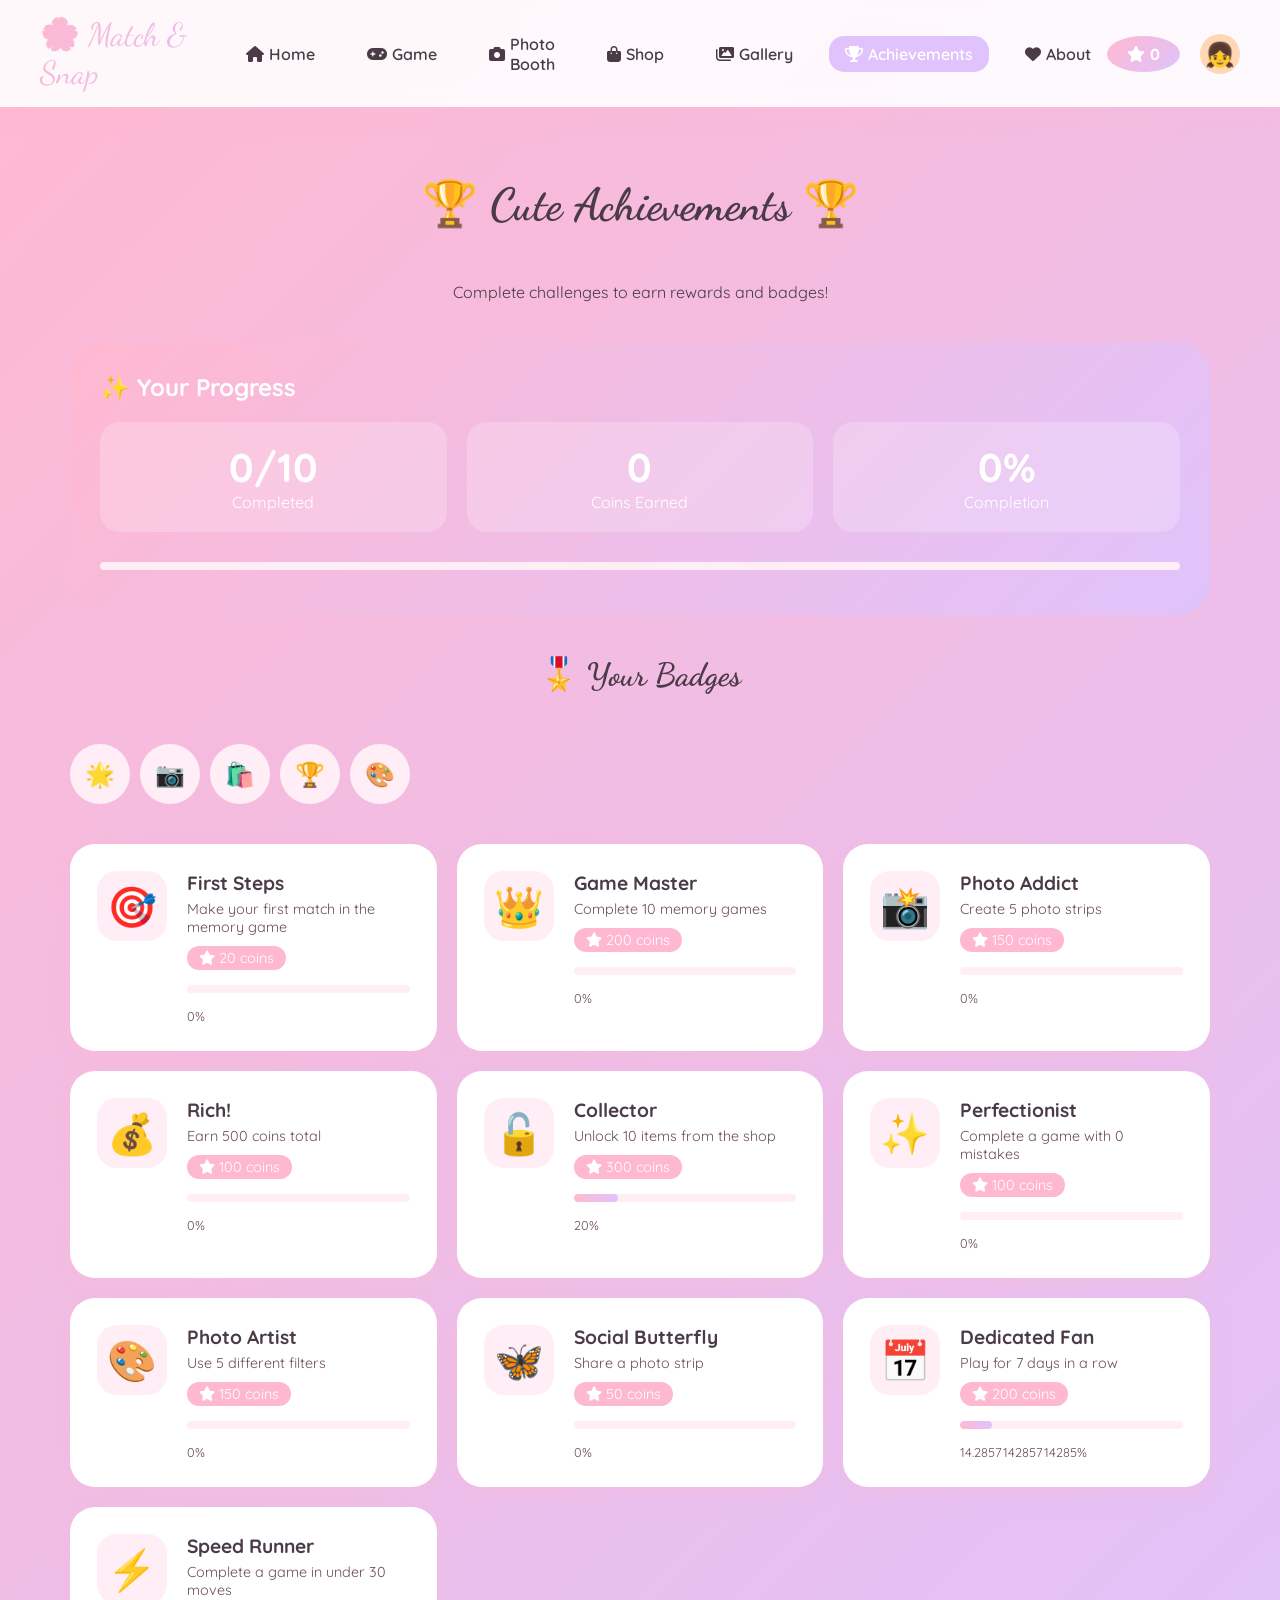
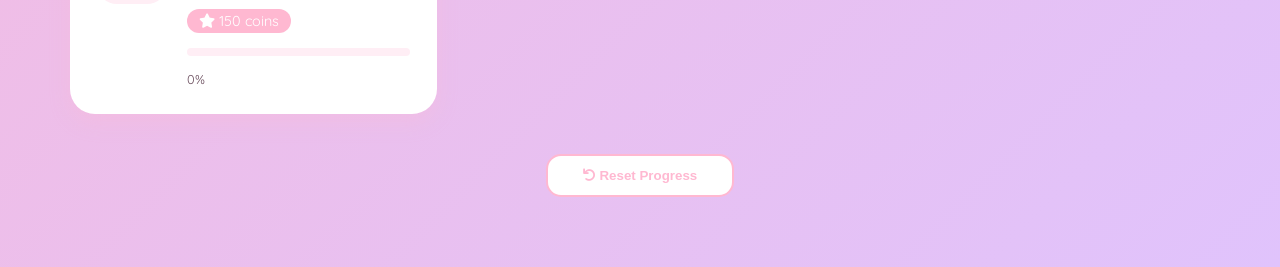
==== achievements.html @ 36c67d0c "Add files via upload" ====
<!DOCTYPE html>
<html lang="en">
<head>
    <meta charset="UTF-8">
    <meta name="viewport" content="width=device-width, initial-scale=1.0">
    <title>🌸 Match & Snap - Achievements</title>
    
    <!-- Fonts -->
    <link href="https://fonts.googleapis.com/css2?family=Quicksand:wght@400;600;700&family=Dancing+Script:wght@700&display=swap" rel="stylesheet">
    
    <!-- Font Awesome -->
    <link rel="stylesheet" href="https://cdnjs.cloudflare.com/ajax/libs/font-awesome/6.0.0/css/all.min.css">
    
    <!-- Main CSS -->
    <link rel="stylesheet" href="css/style.css">
    
    <style>
        .achievements-container {
            max-width: 1200px;
            margin: 40px auto;
            padding: 30px;
        }
        
        .achievements-header {
            text-align: center;
            margin-bottom: 40px;
        }
        
        .progress-overview {
            background: linear-gradient(135deg, #ffb8d1, #e0c3fc);
            padding: 30px;
            border-radius: 35px;
            color: white;
            margin-bottom: 40px;
        }
        
        .progress-stats {
            display: grid;
            grid-template-columns: repeat(3, 1fr);
            gap: 20px;
            text-align: center;
        }
        
        .progress-stat {
            background: rgba(255, 255, 255, 0.2);
            padding: 20px;
            border-radius: 20px;
        }
        
        .stat-value {
            font-size: 2.5em;
            font-weight: bold;
        }
        
        .achievements-grid {
            display: grid;
            grid-template-columns: repeat(auto-fill, minmax(300px, 1fr));
            gap: 20px;
            margin: 30px 0;
        }
        
        .achievement-card {
            background: white;
            padding: 25px;
            border-radius: 25px;
            display: flex;
            gap: 20px;
            transition: all 0.3s ease;
            border: 2px solid transparent;
            box-shadow: 0 8px 20px rgba(255, 184, 209, 0.3);
        }
        
        .achievement-card:hover {
            transform: translateX(10px);
            border-color: #ffb8d1;
        }
        
        .achievement-card.unlocked {
            background: linear-gradient(135deg, #a8e6cf, #d4edda);
        }
        
        .achievement-icon {
            font-size: 2.5em;
            min-width: 70px;
            height: 70px;
            background: #ffeef5;
            border-radius: 20px;
            display: flex;
            align-items: center;
            justify-content: center;
        }
        
        .achievement-info {
            flex: 1;
        }
        
        .achievement-name {
            font-size: 1.2em;
            font-weight: bold;
            margin-bottom: 5px;
        }
        
        .achievement-desc {
            color: #6b4e5e;
            font-size: 0.9em;
            margin-bottom: 10px;
        }
        
        .achievement-reward {
            display: inline-block;
            background: #ffb8d1;
            color: white;
            padding: 3px 12px;
            border-radius: 15px;
            font-size: 0.9em;
        }
        
        .progress-bar {
            width: 100%;
            height: 8px;
            background: #ffeef5;
            border-radius: 4px;
            margin: 15px 0;
            overflow: hidden;
        }
        
        .progress-fill {
            height: 100%;
            background: linear-gradient(90deg, #ffb8d1, #e0c3fc);
            border-radius: 4px;
            transition: width 0.3s ease;
        }
        
        .badge-container {
            display: flex;
            gap: 10px;
            flex-wrap: wrap;
            margin: 20px 0;
        }
        
        .badge {
            width: 60px;
            height: 60px;
            background: #ffeef5;
            border-radius: 50%;
            display: flex;
            align-items: center;
            justify-content: center;
            font-size: 1.5em;
            transition: all 0.3s ease;
        }
        
        .badge.unlocked {
            background: linear-gradient(135deg, #ffb8d1, #e0c3fc);
            color: white;
            animation: badgePulse 2s infinite;
        }
        
        @keyframes badgePulse {
            0%, 100% { transform: scale(1); }
            50% { transform: scale(1.1); }
        }
    </style>
</head>
<body>
    <!-- Navigation Bar -->
    <nav class="navbar">
        <div class="logo">
            <span class="logo-text">🌸 Match & Snap</span>
        </div>
        
        <div class="nav-links">
            <a href="index.html" class="nav-link"><i class="fas fa-home"></i> Home</a>
            <a href="game.html" class="nav-link"><i class="fas fa-gamepad"></i> Game</a>
            <a href="photobooth.html" class="nav-link"><i class="fas fa-camera"></i> Photo Booth</a>
            <a href="shop.html" class="nav-link"><i class="fas fa-shopping-bag"></i> Shop</a>
            <a href="gallery.html" class="nav-link"><i class="fas fa-images"></i> Gallery</a>
            <a href="achievements.html" class="nav-link active"><i class="fas fa-trophy"></i> Achievements</a>
            <a href="about.html" class="nav-link"><i class="fas fa-heart"></i> About</a>
        </div>
        
        <div class="user-section">
            <div class="coin-display">
                <i class="fas fa-star"></i>
                <span id="coin-counter">0</span>
            </div>
            <div class="avatar" id="avatar-display">
                👧
            </div>
        </div>
    </nav>

    <!-- Achievements Container -->
    <div class="achievements-container">
        <div class="achievements-header">
            <h1 class="section-title">🏆 Cute Achievements 🏆</h1>
            <p>Complete challenges to earn rewards and badges!</p>
        </div>

        <!-- Progress Overview -->
        <div class="progress-overview">
            <h2 style="margin-bottom: 20px;">✨ Your Progress</h2>
            <div class="progress-stats">
                <div class="progress-stat">
                    <div class="stat-value" id="achievements-completed">0</div>
                    <div>Completed</div>
                </div>
                <div class="progress-stat">
                    <div class="stat-value" id="total-rewards">0</div>
                    <div>Coins Earned</div>
                </div>
                <div class="progress-stat">
                    <div class="stat-value" id="completion-rate">0%</div>
                    <div>Completion</div>
                </div>
            </div>
            <div class="progress-bar" style="margin-top: 30px;">
                <div class="progress-fill" id="overall-progress" style="width: 0%;"></div>
            </div>
        </div>

        <!-- Badges Collection -->
        <div style="margin: 40px 0;">
            <h2 class="section-title" style="font-size: 2em;">🎖️ Your Badges</h2>
            <div class="badge-container" id="badge-container">
                <!-- Will be populated by JavaScript -->
            </div>
        </div>

        <!-- Achievements Grid -->
        <div id="achievements-grid" class="achievements-grid">
            <!-- Will be populated by JavaScript -->
        </div>

        <!-- Reset Progress Button -->
        <div style="text-align: center; margin-top: 40px;">
            <button class="btn btn-secondary" onclick="resetAchievements()">
                <i class="fas fa-undo"></i> Reset Progress
            </button>
        </div>
    </div>

    <!-- Toast Container -->
    <div class="toast-container" id="toast-container"></div>

    <!-- Scripts -->
    <script src="js/main.js"></script>
    <script src="js/achievements.js"></script>
</body>
</html>
---- css/style.css ----
/* ========== CSS VARIABLES - Girly Hirono Edition ========== */
:root {
    --primary-pink: #ffb8d1;
    --primary-lavender: #e0c3fc;
    --primary-mint: #b4f0e7;
    --primary-peach: #ffd7b5;
    --accent-gold: #ffd966;
    --accent-rose: #f9bec7;
    --text-dark: #4a3b47;
    --text-soft: #6b4e5e;
    --bg-light: #fff9fb;
    --bg-soft: #ffeef5;
    --bg-gradient: linear-gradient(135deg, #ffb8d1, #e0c3fc);
    --shadow-soft: 0 8px 20px rgba(255, 184, 209, 0.3);
    --shadow-medium: 0 12px 30px rgba(224, 195, 252, 0.4);
    --border-radius-small: 15px;
    --border-radius-medium: 25px;
    --border-radius-large: 35px;
    --border-radius-circle: 50%;
}

/* Dark Theme */
[data-theme="dark"] {
    --primary-pink: #b38096;
    --primary-lavender: #9b89b5;
    --primary-mint: #7fa8a0;
    --primary-peach: #b3927a;
    --text-dark: #f0e0e8;
    --text-soft: #d4c0cb;
    --bg-light: #2a2328;
    --bg-soft: #3a2f36;
    --bg-gradient: linear-gradient(135deg, #4a3b47, #2a2328);
}

/* ========== RESET & BASE ========== */
* {
    margin: 0;
    padding: 0;
    box-sizing: border-box;
}

body {
    font-family: 'Quicksand', 'Poppins', sans-serif;
    background: var(--bg-gradient);
    min-height: 100vh;
    color: var(--text-dark);
    transition: all 0.3s ease;
}

/* ========== NAVIGATION BAR ========== */
.navbar {
    background: rgba(255, 255, 255, 0.9);
    backdrop-filter: blur(10px);
    padding: 15px 40px;
    display: flex;
    justify-content: space-between;
    align-items: center;
    box-shadow: var(--shadow-soft);
    position: sticky;
    top: 0;
    z-index: 1000;
}

.logo {
    display: flex;
    align-items: center;
    gap: 10px;
}

.logo-text {
    font-family: 'Dancing Script', cursive;
    font-size: 2em;
    background: linear-gradient(135deg, var(--primary-pink), var(--primary-lavender));
    -webkit-background-clip: text;
    -webkit-text-fill-color: transparent;
}

.nav-links {
    display: flex;
    gap: 20px;
    align-items: center;
}

.nav-link {
    text-decoration: none;
    color: var(--text-dark);
    font-weight: 600;
    padding: 8px 16px;
    border-radius: var(--border-radius-small);
    transition: all 0.3s ease;
    display: flex;
    align-items: center;
    gap: 5px;
}

.nav-link:hover {
    background: var(--primary-pink);
    color: white;
    transform: translateY(-2px);
}

.nav-link.active {
    background: var(--primary-lavender);
    color: white;
}

.user-section {
    display: flex;
    align-items: center;
    gap: 20px;
}

.coin-display {
    background: linear-gradient(135deg, var(--primary-pink), var(--primary-lavender));
    padding: 8px 20px;
    border-radius: var(--border-radius-circle);
    color: white;
    font-weight: bold;
    display: flex;
    align-items: center;
    gap: 5px;
}

.avatar {
    width: 40px;
    height: 40px;
    background: var(--primary-peach);
    border-radius: var(--border-radius-circle);
    display: flex;
    align-items: center;
    justify-content: center;
    font-size: 1.5em;
    cursor: pointer;
}

/* ========== HERO SECTION ========== */
.hero {
    min-height: 80vh;
    display: flex;
    align-items: center;
    justify-content: space-between;
    padding: 50px;
    background: var(--bg-light);
    position: relative;
    overflow: hidden;
}

.hero-content {
    flex: 1;
    padding: 50px;
}

.hero-title {
    font-family: 'Dancing Script', cursive;
    font-size: 4em;
    margin-bottom: 20px;
    animation: fadeInUp 1s ease;
}

.hero-subtitle {
    font-size: 1.3em;
    color: var(--text-soft);
    margin-bottom: 40px;
    animation: fadeInUp 1s ease 0.2s both;
}

.hero-buttons {
    display: flex;
    gap: 20px;
    animation: fadeInUp 1s ease 0.4s both;
}

.hero-images {
    flex: 1;
    position: relative;
    height: 500px;
}

.floating-character {
    position: absolute;
    width: 120px;
    height: 120px;
    border-radius: var(--border-radius-medium);
    object-fit: cover;
    box-shadow: var(--shadow-soft);
    animation: float 4s ease-in-out infinite;
}

.character-1 { top: 20%; left: 10%; animation-delay: 0s; }
.character-2 { top: 40%; right: 20%; animation-delay: 0.5s; }
.character-3 { bottom: 20%; left: 30%; animation-delay: 1s; }
.character-4 { top: 10%; right: 30%; animation-delay: 1.5s; }
.character-5 { bottom: 30%; right: 10%; animation-delay: 2s; }
.character-6 { top: 50%; left: 5%; animation-delay: 2.5s; }

/* ========== BUTTONS ========== */
.btn {
    padding: 12px 35px;
    border: none;
    border-radius: var(--border-radius-small);
    font-weight: 600;
    cursor: pointer;
    transition: all 0.3s ease;
    text-decoration: none;
    display: inline-block;
}

.btn-primary {
    background: linear-gradient(135deg, var(--primary-pink), var(--primary-lavender));
    color: white;
}

.btn-primary:hover {
    transform: translateY(-3px);
    box-shadow: var(--shadow-medium);
}

.btn-secondary {
    background: white;
    color: var(--primary-pink);
    border: 2px solid var(--primary-pink);
}

.btn-secondary:hover {
    background: var(--primary-pink);
    color: white;
}

/* ========== FEATURES SECTION ========== */
.features {
    padding: 80px 50px;
    background: var(--bg-soft);
}

.section-title {
    text-align: center;
    font-family: 'Dancing Script', cursive;
    font-size: 2.8em;
    margin-bottom: 50px;
    color: var(--text-dark);
}

.features-grid {
    display: grid;
    grid-template-columns: repeat(4, 1fr);
    gap: 30px;
    max-width: 1200px;
    margin: 0 auto;
}

.feature-card {
    background: white;
    padding: 30px;
    border-radius: var(--border-radius-large);
    text-align: center;
    transition: all 0.3s ease;
    box-shadow: var(--shadow-soft);
}

.feature-card:hover {
    transform: translateY(-10px);
    box-shadow: var(--shadow-medium);
}

.feature-icon {
    font-size: 3em;
    margin-bottom: 20px;
}

/* ========== GAME BOARD ========== */
.game-container {
    max-width: 800px;
    margin: 40px auto;
    padding: 30px;
    background: var(--bg-light);
    border-radius: var(--border-radius-large);
    box-shadow: var(--shadow-medium);
}

.game-header {
    text-align: center;
    margin-bottom: 30px;
}

.game-stats {
    display: flex;
    justify-content: center;
    gap: 40px;
    margin: 20px 0;
}

.stat-box {
    background: white;
    padding: 15px 30px;
    border-radius: var(--border-radius-small);
    box-shadow: var(--shadow-soft);
}

.game-board {
    display: grid;
    gap: 10px;
    padding: 20px;
    background: var(--bg-soft);
    border-radius: var(--border-radius-medium);
    margin: 20px 0;
}

.game-board.easy { grid-template-columns: repeat(4, 1fr); }
.game-board.medium { grid-template-columns: repeat(4, 1fr); }
.game-board.hard { grid-template-columns: repeat(6, 1fr); }

.card {
    aspect-ratio: 1;
    position: relative;
    cursor: pointer;
    transform-style: preserve-3d;
    transition: transform 0.6s cubic-bezier(0.4, 0, 0.2, 1);
    width: 100px;
    height: 100px;
    margin: 0 auto;
}

.card.flipped {
    transform: rotateY(180deg);
}

.card-front, .card-back {
    position: absolute;
    width: 100%;
    height: 100%;
    backface-visibility: hidden;
    border-radius: var(--border-radius-medium);
    display: flex;
    align-items: center;
    justify-content: center;
    box-shadow: var(--shadow-soft);
    overflow: hidden;
}

.card-front {
    background: white;
    transform: rotateY(180deg);
}

.card-front img {
    width: 100%;
    height: 100%;
    object-fit: cover;
}

.card-back {
    background: linear-gradient(135deg, var(--primary-pink), var(--primary-lavender));
    transform: rotateY(0);
    font-size: 2em;
    color: white;
}

.card-back::after {
    content: '?';
    font-size: 2em;
    font-weight: bold;
}

/* ========== PHOTO BOOTH ========== */
.photobooth-container {
    display: grid;
    grid-template-columns: 1fr 1fr;
    gap: 30px;
    max-width: 1200px;
    margin: 40px auto;
    padding: 30px;
}

.camera-section {
    background: var(--bg-light);
    padding: 25px;
    border-radius: var(--border-radius-large);
}

.video-container {
    position: relative;
    border-radius: var(--border-radius-medium);
    overflow: hidden;
    aspect-ratio: 4/3;
    background: #333;
}

#video {
    width: 100%;
    height: 100%;
    object-fit: cover;
}

.photo-strip {
    background: linear-gradient(145deg, #fff0f5, #ffe4e1);
    padding: 20px;
    border-radius: var(--border-radius-medium);
    margin-top: 20px;
}

.strip-slot {
    width: 100%;
    height: 80px;
    background: white;
    margin: 5px 0;
    border-radius: var(--border-radius-small);
    background-size: cover;
    background-position: center;
}

/* ========== SHOP ========== */
.shop-container {
    max-width: 1200px;
    margin: 40px auto;
    padding: 30px;
}

.shop-category {
    margin-bottom: 40px;
}

.shop-grid {
    display: grid;
    grid-template-columns: repeat(auto-fill, minmax(200px, 1fr));
    gap: 20px;
    margin-top: 20px;
}

.shop-item {
    background: white;
    padding: 20px;
    border-radius: var(--border-radius-medium);
    text-align: center;
    cursor: pointer;
    transition: all 0.3s ease;
    border: 2px solid transparent;
}

.shop-item:hover {
    transform: translateY(-5px);
    border-color: var(--primary-pink);
    box-shadow: var(--shadow-medium);
}

.shop-item.unlocked {
    background: linear-gradient(135deg, #a8e6cf, #d4edda);
}

/* ========== GALLERY ========== */
.gallery-container {
    max-width: 1200px;
    margin: 40px auto;
    padding: 30px;
}

.gallery-grid {
    display: grid;
    grid-template-columns: repeat(auto-fill, minmax(250px, 1fr));
    gap: 30px;
}

.gallery-item {
    background: white;
    padding: 15px;
    border-radius: var(--border-radius-medium);
    box-shadow: var(--shadow-soft);
    transition: all 0.3s ease;
    cursor: pointer;
}

.gallery-item:hover {
    transform: scale(1.05) rotate(2deg);
    box-shadow: var(--shadow-medium);
}

.gallery-item img {
    width: 100%;
    border-radius: var(--border-radius-small);
}

/* ========== ABOUT PAGE ========== */
.about-container {
    max-width: 1000px;
    margin: 40px auto;
    padding: 30px;
}

.about-card {
    display: flex;
    gap: 30px;
    padding: 30px;
    background: var(--bg-light);
    border-radius: var(--border-radius-large);
    margin-bottom: 20px;
    transition: all 0.3s ease;
}

.about-card:hover {
    transform: translateX(10px);
    box-shadow: var(--shadow-medium);
}

.about-icon {
    font-size: 3em;
    min-width: 80px;
    height: 80px;
    background: white;
    border-radius: var(--border-radius-circle);
    display: flex;
    align-items: center;
    justify-content: center;
}

.facts-grid {
    display: grid;
    grid-template-columns: repeat(4, 1fr);
    gap: 20px;
    margin: 40px 0;
}

.fact-item {
    text-align: center;
    padding: 20px;
    background: var(--bg-soft);
    border-radius: var(--border-radius-medium);
}

.fact-number {
    font-size: 2.5em;
    font-weight: bold;
    color: var(--primary-pink);
    display: block;
}

/* ========== TOAST NOTIFICATION ========== */
.toast-container {
    position: fixed;
    bottom: 30px;
    right: 30px;
    z-index: 9999;
}

.toast {
    background: white;
    padding: 15px 25px;
    border-radius: var(--border-radius-small);
    margin-top: 10px;
    box-shadow: var(--shadow-medium);
    transform: translateX(400px);
    transition: transform 0.3s ease;
    border-left: 5px solid var(--primary-pink);
}

.toast.show {
    transform: translateX(0);
}

/* ========== ANIMATIONS ========== */
@keyframes float {
    0%, 100% { transform: translateY(0) rotate(0deg); }
    50% { transform: translateY(-20px) rotate(5deg); }
}

@keyframes fadeInUp {
    from {
        opacity: 0;
        transform: translateY(30px);
    }
    to {
        opacity: 1;
        transform: translateY(0);
    }
}

/* ========== RESPONSIVE ========== */
@media (max-width: 1024px) {
    .features-grid { grid-template-columns: repeat(2, 1fr); }
    .photobooth-container { grid-template-columns: 1fr; }
    .facts-grid { grid-template-columns: repeat(2, 1fr); }
}

@media (max-width: 768px) {
    .navbar { flex-direction: column; gap: 15px; }
    .nav-links { flex-wrap: wrap; justify-content: center; }
    .hero { flex-direction: column; text-align: center; }
    .features-grid { grid-template-columns: 1fr; }
    .game-board.hard { grid-template-columns: repeat(3, 1fr); }
    .card { width: 80px; height: 80px; }
}

@media (max-width: 480px) {
    .game-board { grid-template-columns: repeat(2, 1fr) !important; }
    .card { width: 70px; height: 70px; }
}
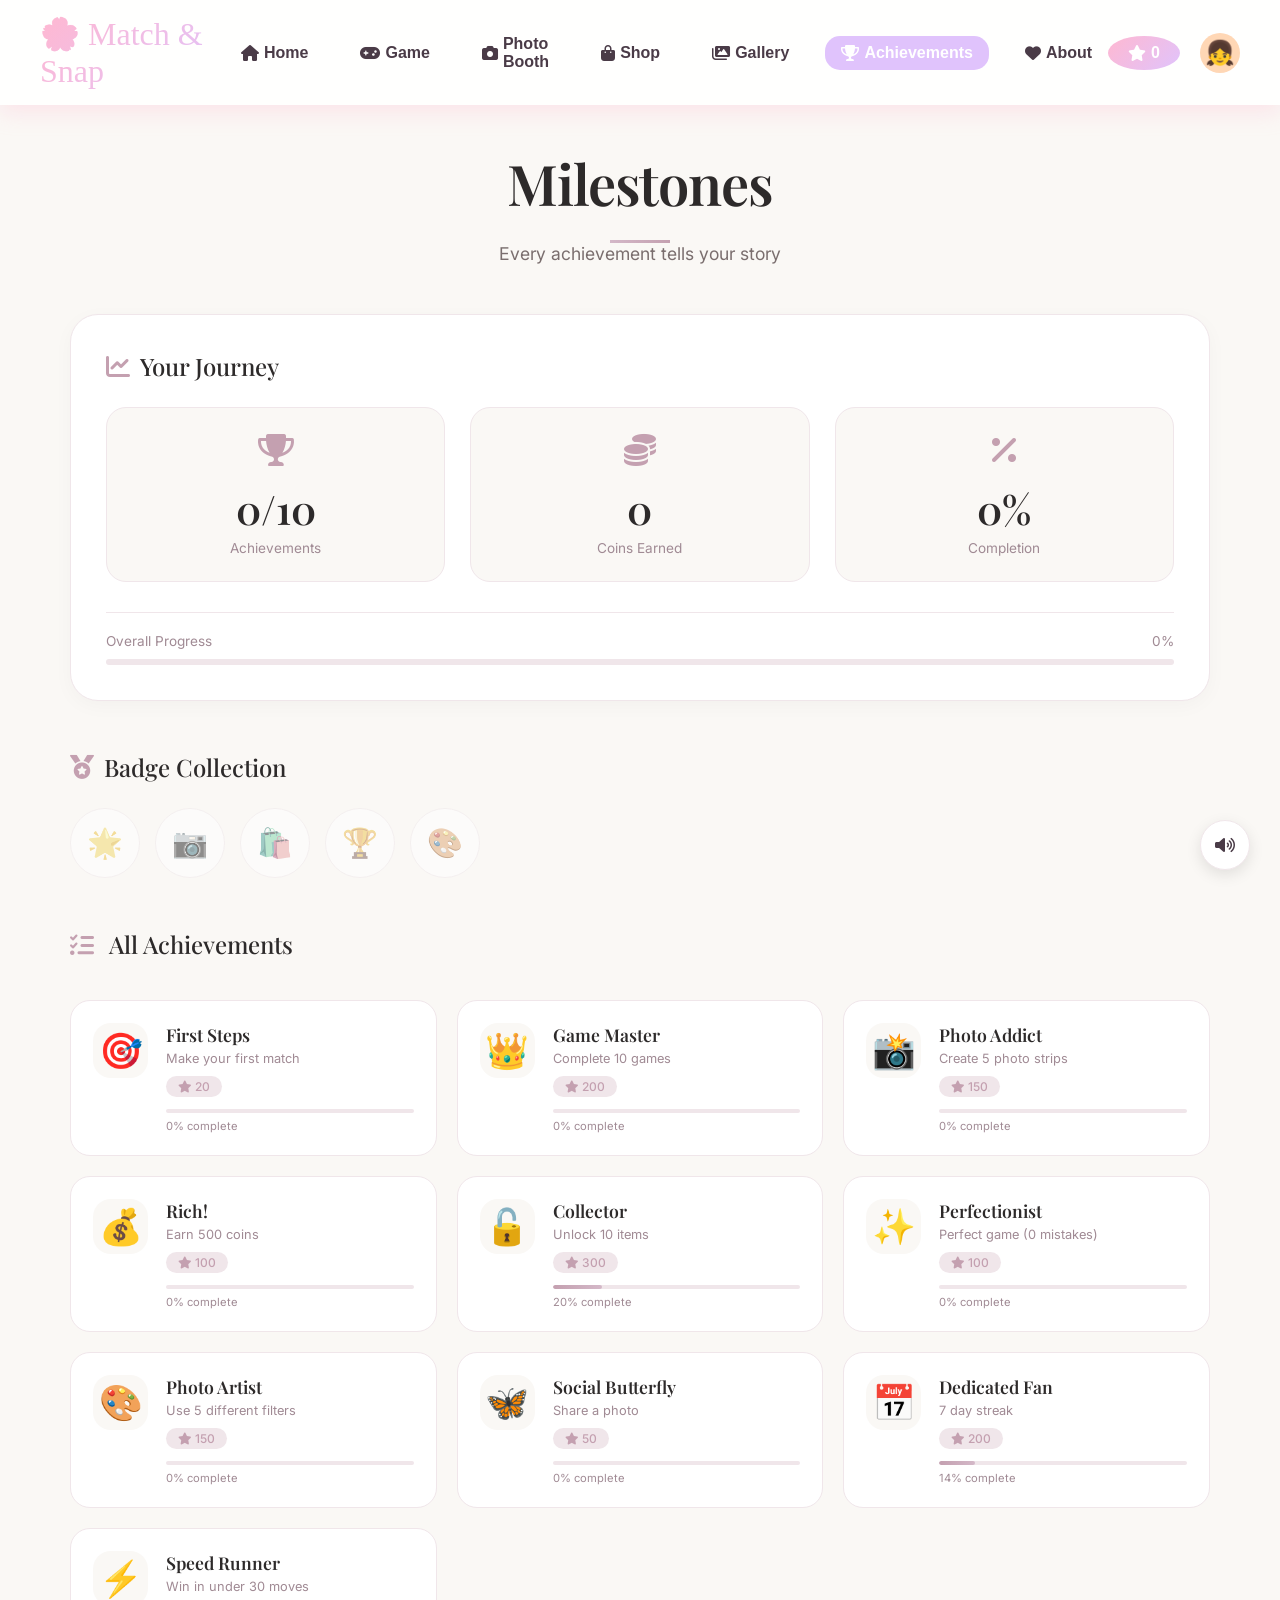
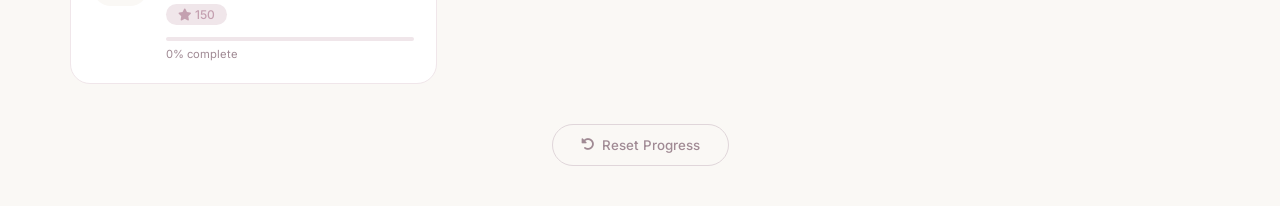
==== commit c2e5bf3d: "Add files via upload" ====
--- a/achievements.html
+++ b/achievements.html
@@ -6,7 +6,7 @@
     <title>🌸 Match & Snap - Achievements</title>
     
     <!-- Fonts -->
-    <link href="https://fonts.googleapis.com/css2?family=Quicksand:wght@400;600;700&family=Dancing+Script:wght@700&display=swap" rel="stylesheet">
+    <link href="https://fonts.googleapis.com/css2?family=Inter:wght@300;400;500;600;700&family=Playfair+Display:wght@400;600;700&display=swap" rel="stylesheet">
     
     <!-- Font Awesome -->
     <link rel="stylesheet" href="https://cdnjs.cloudflare.com/ajax/libs/font-awesome/6.0.0/css/all.min.css">
@@ -15,79 +15,265 @@
     <link rel="stylesheet" href="css/style.css">
     
     <style>
+        /* Achievements Page - Chic Minimalist */
+        .achievements-page {
+            background: #faf8f5;
+            min-height: 100vh;
+        }
+        
         .achievements-container {
             max-width: 1200px;
-            margin: 40px auto;
-            padding: 30px;
-        }
-        
+            margin: 0 auto;
+            padding: 40px 30px;
+        }
+        
+        /* Header */
         .achievements-header {
             text-align: center;
-            margin-bottom: 40px;
-        }
-        
+            margin-bottom: 50px;
+        }
+        
+        .achievements-header h1 {
+            font-family: 'Playfair Display', serif;
+            font-size: 3.5em;
+            font-weight: 600;
+            color: #2d2a2a;
+            letter-spacing: -0.02em;
+            margin-bottom: 15px;
+        }
+        
+        .achievements-header p {
+            font-family: 'Inter', sans-serif;
+            color: #7a6e6e;
+            font-size: 1.1em;
+        }
+        
+        .header-divider {
+            width: 60px;
+            height: 3px;
+            background: linear-gradient(90deg, #d4b8c8, #c4a0b0);
+            margin: 20px auto 0;
+        }
+        
+        /* Progress Overview Card */
         .progress-overview {
-            background: linear-gradient(135deg, #ffb8d1, #e0c3fc);
-            padding: 30px;
-            border-radius: 35px;
-            color: white;
-            margin-bottom: 40px;
+            background: white;
+            border-radius: 28px;
+            padding: 35px;
+            margin-bottom: 50px;
+            box-shadow: 0 5px 20px rgba(0, 0, 0, 0.03);
+            border: 1px solid #f0e6ea;
+        }
+        
+        .progress-overview h2 {
+            font-family: 'Playfair Display', serif;
+            font-size: 1.5em;
+            font-weight: 500;
+            color: #2d2a2a;
+            margin-bottom: 25px;
+            display: flex;
+            align-items: center;
+            gap: 10px;
         }
         
         .progress-stats {
             display: grid;
             grid-template-columns: repeat(3, 1fr);
-            gap: 20px;
+            gap: 25px;
+            margin-bottom: 30px;
+        }
+        
+        .progress-stat {
+            background: #faf8f5;
+            padding: 25px 20px;
+            border-radius: 20px;
             text-align: center;
-        }
-        
-        .progress-stat {
-            background: rgba(255, 255, 255, 0.2);
-            padding: 20px;
-            border-radius: 20px;
+            transition: all 0.3s ease;
+            border: 1px solid #f0e6ea;
+        }
+        
+        .progress-stat:hover {
+            transform: translateY(-3px);
+            border-color: #e0d6da;
+        }
+        
+        .stat-icon {
+            font-size: 2em;
+            color: #c4a0b0;
+            margin-bottom: 12px;
         }
         
         .stat-value {
             font-size: 2.5em;
-            font-weight: bold;
-        }
-        
+            font-weight: 600;
+            color: #2d2a2a;
+            font-family: 'Playfair Display', serif;
+        }
+        
+        .stat-label {
+            color: #a08a94;
+            font-size: 0.85em;
+            font-family: 'Inter', sans-serif;
+            margin-top: 5px;
+        }
+        
+        .overall-progress-container {
+            margin-top: 25px;
+            padding-top: 20px;
+            border-top: 1px solid #f0e6ea;
+        }
+        
+        .progress-label {
+            display: flex;
+            justify-content: space-between;
+            margin-bottom: 10px;
+            font-size: 0.85em;
+            color: #a08a94;
+            font-family: 'Inter', sans-serif;
+        }
+        
+        .progress-bar {
+            height: 6px;
+            background: #f0e6ea;
+            border-radius: 3px;
+            overflow: hidden;
+        }
+        
+        .progress-fill {
+            height: 100%;
+            background: linear-gradient(90deg, #c4a0b0, #d4b8c8);
+            border-radius: 3px;
+            transition: width 0.5s ease;
+        }
+        
+        /* Badges Section */
+        .badges-section {
+            margin-bottom: 50px;
+        }
+        
+        .badges-section h2 {
+            font-family: 'Playfair Display', serif;
+            font-size: 1.5em;
+            font-weight: 500;
+            color: #2d2a2a;
+            margin-bottom: 25px;
+            display: flex;
+            align-items: center;
+            gap: 10px;
+        }
+        
+        .badge-container {
+            display: flex;
+            gap: 15px;
+            flex-wrap: wrap;
+        }
+        
+        .badge {
+            width: 70px;
+            height: 70px;
+            background: white;
+            border-radius: 50%;
+            display: flex;
+            align-items: center;
+            justify-content: center;
+            font-size: 1.8em;
+            transition: all 0.3s ease;
+            border: 1px solid #f0e6ea;
+            cursor: pointer;
+            position: relative;
+        }
+        
+        .badge:hover {
+            transform: scale(1.05);
+            border-color: #c4a0b0;
+        }
+        
+        .badge.unlocked {
+            background: linear-gradient(135deg, #c4a0b0, #d4b8c8);
+            border: none;
+            color: white;
+            animation: badgeGlow 2s infinite;
+        }
+        
+        .badge.unlocked:hover {
+            transform: scale(1.1);
+        }
+        
+        .badge.locked {
+            opacity: 0.5;
+            filter: grayscale(0.3);
+        }
+        
+        .badge-tooltip {
+            position: absolute;
+            bottom: -30px;
+            left: 50%;
+            transform: translateX(-50%);
+            background: #2d2a2a;
+            color: white;
+            padding: 4px 12px;
+            border-radius: 20px;
+            font-size: 0.7em;
+            font-family: 'Inter', sans-serif;
+            white-space: nowrap;
+            opacity: 0;
+            transition: opacity 0.3s ease;
+            pointer-events: none;
+            z-index: 10;
+        }
+        
+        .badge:hover .badge-tooltip {
+            opacity: 1;
+        }
+        
+        @keyframes badgeGlow {
+            0%, 100% { box-shadow: 0 0 0 0 rgba(196, 160, 176, 0.4); }
+            50% { box-shadow: 0 0 0 10px rgba(196, 160, 176, 0); }
+        }
+        
+        /* Achievements Grid */
         .achievements-grid {
             display: grid;
-            grid-template-columns: repeat(auto-fill, minmax(300px, 1fr));
+            grid-template-columns: repeat(auto-fill, minmax(320px, 1fr));
             gap: 20px;
-            margin: 30px 0;
+            margin: 40px 0;
         }
         
         .achievement-card {
             background: white;
-            padding: 25px;
-            border-radius: 25px;
-            display: flex;
-            gap: 20px;
+            border-radius: 20px;
+            padding: 22px;
+            display: flex;
+            gap: 18px;
             transition: all 0.3s ease;
-            border: 2px solid transparent;
-            box-shadow: 0 8px 20px rgba(255, 184, 209, 0.3);
+            border: 1px solid #f0e6ea;
+            cursor: pointer;
         }
         
         .achievement-card:hover {
-            transform: translateX(10px);
-            border-color: #ffb8d1;
+            transform: translateX(5px);
+            border-color: #e0d6da;
+            box-shadow: 0 10px 25px rgba(0, 0, 0, 0.05);
         }
         
         .achievement-card.unlocked {
-            background: linear-gradient(135deg, #a8e6cf, #d4edda);
+            background: linear-gradient(135deg, #f8f6f4, #faf8f5);
+            border-left: 3px solid #c4a0b0;
         }
         
         .achievement-icon {
-            font-size: 2.5em;
-            min-width: 70px;
-            height: 70px;
-            background: #ffeef5;
-            border-radius: 20px;
+            font-size: 2.2em;
+            min-width: 55px;
+            height: 55px;
+            background: #faf8f5;
+            border-radius: 18px;
             display: flex;
             align-items: center;
             justify-content: center;
+        }
+        
+        .achievement-card.unlocked .achievement-icon {
+            background: #f0e6ea;
         }
         
         .achievement-info {
@@ -95,74 +281,157 @@
         }
         
         .achievement-name {
-            font-size: 1.2em;
-            font-weight: bold;
+            font-family: 'Playfair Display', serif;
+            font-size: 1.1em;
+            font-weight: 600;
+            color: #2d2a2a;
             margin-bottom: 5px;
         }
         
         .achievement-desc {
-            color: #6b4e5e;
-            font-size: 0.9em;
+            color: #a08a94;
+            font-size: 0.8em;
+            font-family: 'Inter', sans-serif;
             margin-bottom: 10px;
         }
         
         .achievement-reward {
             display: inline-block;
-            background: #ffb8d1;
-            color: white;
+            background: #f0e6ea;
+            color: #c4a0b0;
             padding: 3px 12px;
-            border-radius: 15px;
-            font-size: 0.9em;
-        }
-        
-        .progress-bar {
-            width: 100%;
-            height: 8px;
-            background: #ffeef5;
-            border-radius: 4px;
-            margin: 15px 0;
+            border-radius: 20px;
+            font-size: 0.75em;
+            font-weight: 500;
+            font-family: 'Inter', sans-serif;
+        }
+        
+        .achievement-card.unlocked .achievement-reward {
+            background: #e8f5e9;
+            color: #4caf50;
+        }
+        
+        .achievement-progress {
+            margin-top: 12px;
+        }
+        
+        .progress-bar-small {
+            height: 4px;
+            background: #f0e6ea;
+            border-radius: 2px;
             overflow: hidden;
-        }
-        
-        .progress-fill {
+            margin-bottom: 6px;
+        }
+        
+        .progress-fill-small {
             height: 100%;
-            background: linear-gradient(90deg, #ffb8d1, #e0c3fc);
-            border-radius: 4px;
+            background: linear-gradient(90deg, #c4a0b0, #d4b8c8);
+            border-radius: 2px;
             transition: width 0.3s ease;
         }
         
-        .badge-container {
-            display: flex;
-            gap: 10px;
-            flex-wrap: wrap;
-            margin: 20px 0;
-        }
-        
-        .badge {
-            width: 60px;
-            height: 60px;
-            background: #ffeef5;
+        .progress-text {
+            font-size: 0.7em;
+            color: #a08a94;
+            font-family: 'Inter', sans-serif;
+        }
+        
+        .completed-badge {
+            color: #4caf50;
+            font-size: 0.75em;
+            margin-top: 8px;
+            display: flex;
+            align-items: center;
+            gap: 5px;
+        }
+        
+        /* Reset Button */
+        .reset-btn {
+            background: transparent;
+            border: 1px solid #e0d6da;
+            padding: 12px 28px;
+            border-radius: 40px;
+            font-family: 'Inter', sans-serif;
+            font-weight: 500;
+            color: #a08a94;
+            cursor: pointer;
+            transition: all 0.3s ease;
+            display: inline-flex;
+            align-items: center;
+            gap: 8px;
+        }
+        
+        .reset-btn:hover {
+            background: #faf8f5;
+            border-color: #c4a0b0;
+            color: #c4a0b0;
+        }
+        
+        /* Sound Toggle */
+        .sound-toggle {
+            position: fixed;
+            bottom: 30px;
+            right: 30px;
+            width: 50px;
+            height: 50px;
+            background: white;
             border-radius: 50%;
             display: flex;
             align-items: center;
             justify-content: center;
-            font-size: 1.5em;
+            cursor: pointer;
+            box-shadow: 0 5px 15px rgba(0, 0, 0, 0.1);
             transition: all 0.3s ease;
-        }
-        
-        .badge.unlocked {
-            background: linear-gradient(135deg, #ffb8d1, #e0c3fc);
-            color: white;
-            animation: badgePulse 2s infinite;
-        }
-        
-        @keyframes badgePulse {
-            0%, 100% { transform: scale(1); }
-            50% { transform: scale(1.1); }
+            z-index: 100;
+            border: 1px solid #f0e6ea;
+        }
+        
+        .sound-toggle:hover {
+            transform: scale(1.1);
+            background: #f5f0f2;
+        }
+        
+        /* Responsive */
+        @media (max-width: 768px) {
+            .achievements-container {
+                padding: 20px;
+            }
+            
+            .achievements-header h1 {
+                font-size: 2.5em;
+            }
+            
+            .progress-stats {
+                gap: 15px;
+            }
+            
+            .progress-stat {
+                padding: 15px;
+            }
+            
+            .stat-value {
+                font-size: 1.8em;
+            }
+            
+            .achievements-grid {
+                grid-template-columns: 1fr;
+            }
+            
+            .badge {
+                width: 55px;
+                height: 55px;
+                font-size: 1.4em;
+            }
+        }
+        
+        @media (max-width: 480px) {
+            .progress-stats {
+                flex-direction: column;
+            }
         }
     </style>
 </head>
-<body>
+<body class="achievements-page">
     <!-- Navigation Bar -->
     <nav class="navbar">
         <div class="logo">
@@ -193,51 +462,76 @@
     <!-- Achievements Container -->
     <div class="achievements-container">
         <div class="achievements-header">
-            <h1 class="section-title">🏆 Cute Achievements 🏆</h1>
-            <p>Complete challenges to earn rewards and badges!</p>
+            <h1>Milestones</h1>
+            <div class="header-divider"></div>
+            <p>Every achievement tells your story</p>
         </div>
 
         <!-- Progress Overview -->
         <div class="progress-overview">
-            <h2 style="margin-bottom: 20px;">✨ Your Progress</h2>
+            <h2>
+                <i class="fas fa-chart-line" style="color: #c4a0b0;"></i>
+                Your Journey
+            </h2>
             <div class="progress-stats">
                 <div class="progress-stat">
-                    <div class="stat-value" id="achievements-completed">0</div>
-                    <div>Completed</div>
+                    <div class="stat-icon"><i class="fas fa-trophy"></i></div>
+                    <div class="stat-value" id="achievements-completed">0/10</div>
+                    <div class="stat-label">Achievements</div>
                 </div>
                 <div class="progress-stat">
+                    <div class="stat-icon"><i class="fas fa-coins"></i></div>
                     <div class="stat-value" id="total-rewards">0</div>
-                    <div>Coins Earned</div>
+                    <div class="stat-label">Coins Earned</div>
                 </div>
                 <div class="progress-stat">
+                    <div class="stat-icon"><i class="fas fa-percent"></i></div>
                     <div class="stat-value" id="completion-rate">0%</div>
-                    <div>Completion</div>
+                    <div class="stat-label">Completion</div>
                 </div>
             </div>
-            <div class="progress-bar" style="margin-top: 30px;">
-                <div class="progress-fill" id="overall-progress" style="width: 0%;"></div>
+            <div class="overall-progress-container">
+                <div class="progress-label">
+                    <span>Overall Progress</span>
+                    <span id="overall-percent">0%</span>
+                </div>
+                <div class="progress-bar">
+                    <div class="progress-fill" id="overall-progress" style="width: 0%;"></div>
+                </div>
             </div>
         </div>
 
         <!-- Badges Collection -->
-        <div style="margin: 40px 0;">
-            <h2 class="section-title" style="font-size: 2em;">🎖️ Your Badges</h2>
+        <div class="badges-section">
+            <h2>
+                <i class="fas fa-medal" style="color: #c4a0b0;"></i>
+                Badge Collection
+            </h2>
             <div class="badge-container" id="badge-container">
                 <!-- Will be populated by JavaScript -->
             </div>
         </div>
 
         <!-- Achievements Grid -->
+        <h2 style="font-family: 'Playfair Display', serif; font-size: 1.5em; font-weight: 500; color: #2d2a2a; margin-bottom: 20px;">
+            <i class="fas fa-list-check" style="color: #c4a0b0; margin-right: 10px;"></i>
+            All Achievements
+        </h2>
         <div id="achievements-grid" class="achievements-grid">
             <!-- Will be populated by JavaScript -->
         </div>
 
-        <!-- Reset Progress Button -->
+        <!-- Reset Button -->
         <div style="text-align: center; margin-top: 40px;">
-            <button class="btn btn-secondary" onclick="resetAchievements()">
-                <i class="fas fa-undo"></i> Reset Progress
+            <button class="reset-btn" onclick="resetAchievements()">
+                <i class="fas fa-undo-alt"></i> Reset Progress
             </button>
         </div>
+    </div>
+
+    <!-- Sound Toggle -->
+    <div class="sound-toggle" onclick="toggleAchievementSound()" id="achievement-sound-toggle">
+        <i class="fas fa-volume-up"></i>
     </div>
 
     <!-- Toast Container -->
